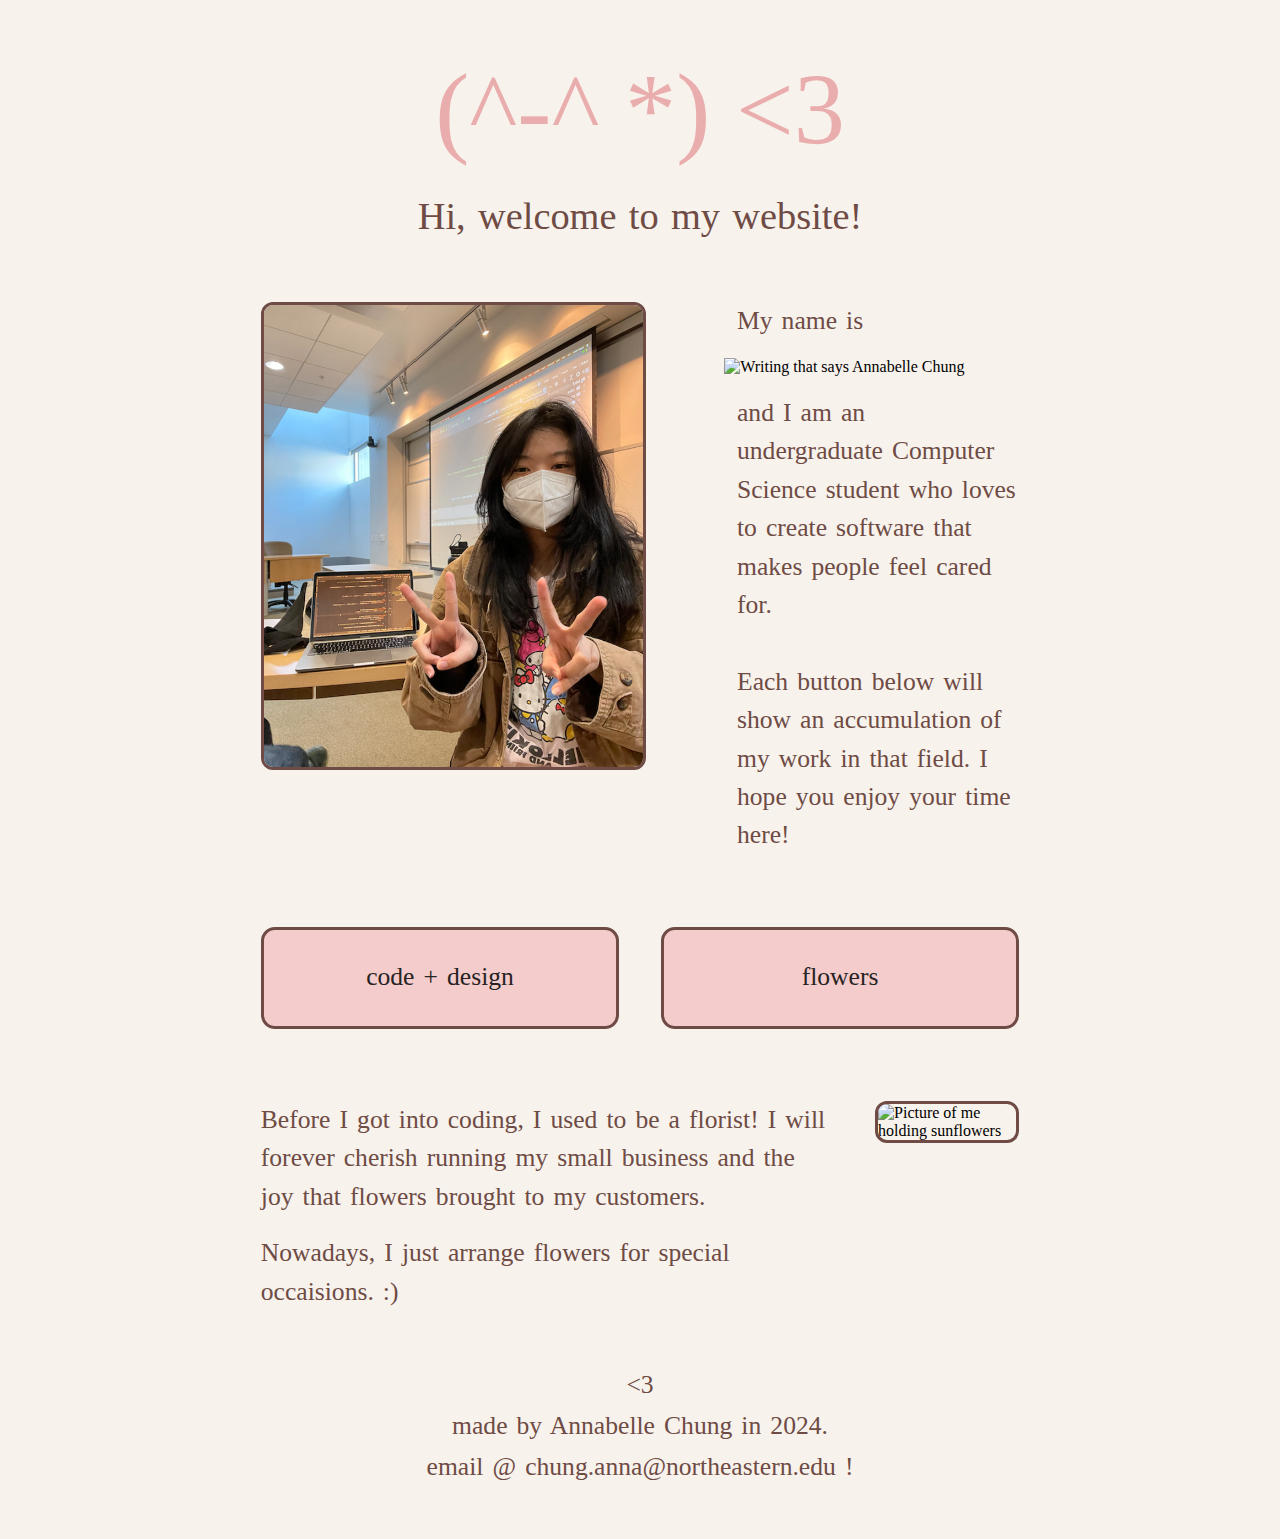
==== index.html @ a4066634 "attempt for new link image" ====
<!DOCTYPE html>
<html lang="en">

<head>
    <meta charset="UTF-8">
    <meta name="title" property="og:title" content="My portfolio!"> 
    <meta property="og:image" content="screenshot.png">
    <meta name="viewport" content="width=device-width, initial-scale=1.0">
    <link rel="preconnect" href="https://fonts.googleapis.com">
    <link rel="preconnect" href="https://fonts.gstatic.com" crossorigin>
    <link href="https://fonts.googleapis.com/css2?family=Rubik:ital,wght@0,300..900;1,300..900&display=swap" rel="stylesheet">
    <link rel="stylesheet" href="style.css">
    <title>Home</title>
    <link rel="icon" href="mePixel.png">
</head>

<body>
    <div class="col">
        <div class="header">
            <span>(^-^ *) &lt3</span>
        </div>
        <br>
        <span class="textHeading">Hi, welcome to my website!</span>
    </div>

    <div class="spaces">
        <br>
        <br>
        <br>

    </div>

    <div class="center">
        <div class="row">
            <img class="selfie" src="selfie.png" alt="Picture of me in a programming class">
            <div class="webSpaces">
                <br>
            </div>
            <div class="col">
                <span class="text">
                    My name is
                </span>
                <br>
                <img class="name" src="name.png" alt="Writing that says Annabelle Chung">
                <br>
                <span class="text">
                    and I am an undergraduate Computer Science student who loves to create software that makes people feel cared for. 
                    <br>
                    <br>

             Each button below will show an accumulation of my work in that field. I hope you enjoy your time here!
                </span>
            </div>
        </div>


        <br>
        <br>

        <div class="spaces">
            <br>
            <br>
        </div>


        <div class="buttonRow">
            <button class="homeButtons" id="design">code + design</button> <button class="homeButtons"
                id="flowers">flowers</button>
            <script type="text/javascript">
                document.getElementById("design").onclick = function () {
                    location.href = "gallery.html";
                };
            </script>
            <script type="text/javascript">
                document.getElementById("flowers").onclick = function () {
                    location.href = "flowers.html";
                };
            </script>
        </div>


        <br>
        <br>
        <div class="spaces">
            <br>
            <br>
        </div>


        <div class="row">
            <div class="col">
                <span class="text">
                    Before I got into coding, I used to be a florist! I will forever cherish running my small business and the joy that flowers brought to my customers.
                </span>
                <br>
                <span class="text">
                    Nowadays, I just arrange flowers for special occaisions. :)
                </span>
            </div>
            <img class="selfie" src="flowerpic.png" alt="Picture of me holding sunflowers">
        </div>

        <br>
        <br>
        <br>
        <span class="textCenter">
            &lt3
            <br>
            made by Annabelle Chung in 2024.
            <br>
            email @ chung.anna@northeastern.edu !
        </span>
    </div>
</body>

</html>
---- style.css ----
@font-face {
    font-family: rainyhearts;
    src: url(rainyhearts.ttf);
}

@keyframes floating {
    0% {
        transform: translate(0, 0px);
    }

    50% {
        transform: translate(0, 15px);
    }

    100% {
        transform: translate(0, -0px);
    }
}

body {
    background-color: #F8F2EC;
    margin-top: 4%;
    margin-bottom: 4%;
}

.images {
    border-radius: 12px;
    border: 2px solid #6E4B44;
}

.row {
    display: flex;
    flex-direction: row;
    gap: 6%;
}

.imgRow {
    display: flex;
    flex-direction: row;
    gap: 9%;
}

.imgRow2 {
    display: flex;
    flex-direction: row;
    gap: 2%;
}

.imgRow3 {
    display: flex;
    flex-direction: row;
    gap: 2vw;
}

.buttonRow {
    display: flex;
    justify-content: space-between;
}

.col {
    display: flex;
    flex-direction: column;
}

.imgCol {
    display: flex;
    flex-direction: column;
    align-content: space-between;
    gap: 2vw;
}

.imgCol2 {
    display: flex;
    flex-direction: column;
    align-content: space-between;
    gap: 2vw;
}

.center {
    display: flex;
    flex-direction: column;
    gap: 4%;
    margin: auto;
    padding-left: 20%;
    padding-right: 20%;
    justify-content: center;
}

.columnBox {
    display: block;
    margin-left: auto;
    margin-right: auto;
    width: 50%;
}

.selfie {
    border-radius: 12px;
    border: solid 0.25vw #6E4B44;
    height: 50%;
    width: 50%;
}

.header {
    text-align: center;
    animation-name: floating;
    animation-duration: 3s;
    animation-timing-function: ease-in-out;
    animation-iteration-count: infinite;
    font-family: rainyhearts;
    font-size: 8vw;
    color: #EAADAD;
}

.name {
    width: 100%;
    margin-left: -1vw;
}

.text {
    font-family: rainyhearts;
    line-height: 1.5;
    word-spacing: 2pt;
    font-size: 2vw;
    color: #6E4B44;
}

.textCenter {
    font-family: rainyhearts;
    font-size: 2vw;
    line-height: 1.6;
    word-spacing: 2pt;
    color: #6E4B44;
    text-align: center;
}

.textHeading {
    font-family: rainyhearts;
    font-size: 3vw;
    line-height: 1.6;
    word-spacing: 2pt;
    color: #6E4B44;
    text-align: center;
}

.homeButtons {
    background-color: #f5cccc;
    border-radius: 14px;
    border: solid 0.25vw #6E4B44;
    line-height: 1.6;
    word-spacing: 2pt;
    padding: 1vw 2vw;
    font-size: 2vw;
    color: #272323;
    font-family: rainyhearts;
    text-decoration: none;
    width: 28vw;
    height: 8vw;
}

.homeButtons:hover {
    background-color: #C5CE90;
}

.clearButtons {
    background-color: transparent;
    border: none;
    line-height: 1.6;
    word-spacing: 2pt;
    font-size: 2vw;
    color: #272323;
    font-family: rainyhearts;
    text-decoration: none;
    margin-left: 4%;
}

.clearButtons:hover {
    color: rgb(154, 164, 93);
}

.pic {
    height: 100%;
    width: 100%;
    border-radius: 14px;
    border: solid 0.25vw #6E4B44;
}

.picSmall {
    width: 45%;
    border-radius: 14px;
    border: solid .25vw #6E4B44;
}

@media only screen and (max-width: 450px) {
    .center {
        display: flex;
        justify-content: center;
        flex-direction: column;
        padding-left: 2%;
        padding-right: 2%;
    }

    .header {
        text-align: center;
        animation-name: floating;
        animation-duration: 3s;
        animation-timing-function: ease-in-out;
        animation-iteration-count: infinite;
        font-family: rainyhearts;
        font-size: 16vw;
        color: #EAADAD;
    }

    .text {
        font-size: 6vw;
        font-family: rainyhearts;
        line-height: 1.6;
        word-spacing: 2pt;
        color: #6E4B44;
    }

    .textCenter {
        font-family: rainyhearts;
        line-height: 1.6;
        word-spacing: 2pt;
        font-size: 5vw;
        color: #6E4B44;
        text-align: center;
    }

    .textHeading {
        font-family: rainyhearts;
        font-size: 6vw;
        line-height: 1.6;
        word-spacing: 2pt;
        color: #6E4B44;
        text-align: center;
    }

    .homeButtons {
        background-color: rgb(255, 206, 214);
        border-radius: 14px;
        border: solid 0.25vw #6E4B44;
        line-height: 1.6;
        word-spacing: 2pt;
        padding: 1vw 2vw;
        font-size: 5vw;
        color: #272323;
        font-family: rainyhearts;
        text-decoration: none;
        width: 40vw;
        height: 14vw;
    }

    .clearButtons {
        background-color: transparent;
        border: none;
        line-height: 1.6;
        word-spacing: 2pt;
        font-size: 5vw;
        color: #272323;
        font-family: rainyhearts;
        text-decoration: none;
    }

    .row {
        display: flex;
        flex-direction: column;
        gap: 2%;
    }

    .selfie {
        border-radius: 12px;
        border: solid 0.25vw #6E4B44;
        height: 100%;
        width: 100%;
        margin-bottom: 8%;
        margin-top: 8%;
    }

    .spaces {
        display: none;
    }

}
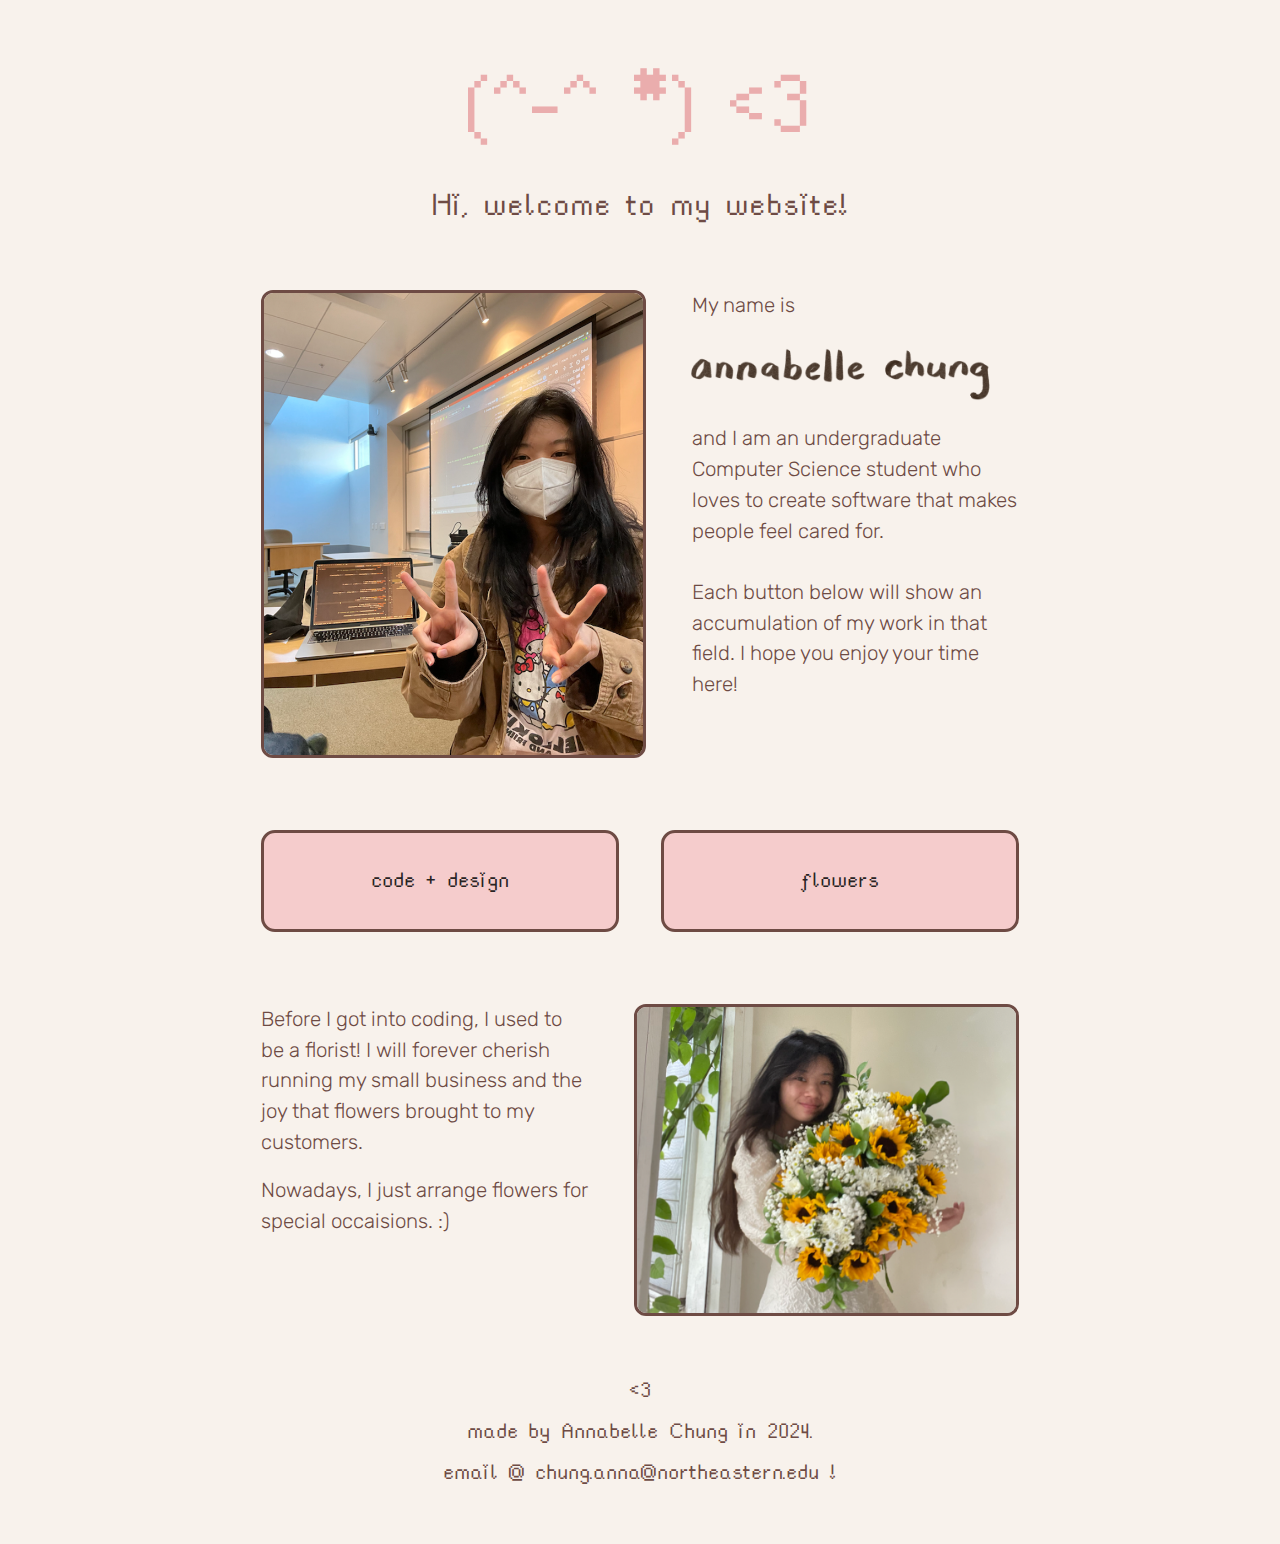
==== commit 8f4599df: "file organization finally LMAO" ====
--- a/index.html
+++ b/index.html
@@ -15,6 +15,7 @@
 </head>
 
 <body>
+    <!-- <img src="assets/logo.png" class="logo" alt="letters a,c and a smiley face"> -->
     <div class="col">
         <div class="header">
             <span>(^-^ *) &lt3</span>
@@ -32,7 +33,7 @@
 
     <div class="center">
         <div class="row">
-            <img class="selfie" src="selfie.png" alt="Picture of me in a programming class">
+            <img class="selfie" src="assets/selfie.png" alt="Picture of me in a programming class">
             <div class="webSpaces">
                 <br>
             </div>
@@ -41,7 +42,7 @@
                     My name is
                 </span>
                 <br>
-                <img class="name" src="name.png" alt="Writing that says Annabelle Chung">
+                <img class="name" src="assets/name.png" alt="Writing that says Annabelle Chung">
                 <br>
                 <span class="text">
                     and I am an undergraduate Computer Science student who loves to create software that makes people feel cared for. 
@@ -97,7 +98,7 @@
                     Nowadays, I just arrange flowers for special occaisions. :)
                 </span>
             </div>
-            <img class="selfie" src="flowerpic.png" alt="Picture of me holding sunflowers">
+            <img class="selfie" src="assets/flowerpic.png" alt="Picture of me holding sunflowers">
         </div>
 
         <br>
--- a/style.css
+++ b/style.css
@@ -1,6 +1,6 @@
 @font-face {
     font-family: rainyhearts;
-    src: url(rainyhearts.ttf);
+    src: url(fonts/rainyhearts.ttf);
 }
 
 @keyframes floating {
@@ -21,6 +21,11 @@
     background-color: #F8F2EC;
     margin-top: 4%;
     margin-bottom: 4%;
+}
+
+.logo {
+    height: 10%; 
+    width: 10%;
 }
 
 .images {
@@ -117,10 +122,12 @@
 }
 
 .text {
-    font-family: rainyhearts;
+    /* font-family: rainyhearts; */
+    font-family: "Rubik", sans-serif;
+    font-weight: 300;
     line-height: 1.5;
-    word-spacing: 2pt;
-    font-size: 2vw;
+    /* word-spacing: 2pt; */
+    font-size: 1.6vw;
     color: #6E4B44;
 }
 
@@ -170,7 +177,7 @@
     color: #272323;
     font-family: rainyhearts;
     text-decoration: none;
-    margin-left: 4%;
+    margin-left: 2%;
 }
 
 .clearButtons:hover {
@@ -211,18 +218,18 @@
     }
 
     .text {
+        font-size: 5vw;
+        font-family: "Rubik", sans-serif;
+        font-weight: 300;
+        line-height: 1.6;
+        color: #6E4B44;
+    }
+
+    .textCenter {
+        font-family: rainyhearts;
+        line-height: 1.6;
+        word-spacing: 2pt;
         font-size: 6vw;
-        font-family: rainyhearts;
-        line-height: 1.6;
-        word-spacing: 2pt;
-        color: #6E4B44;
-    }
-
-    .textCenter {
-        font-family: rainyhearts;
-        line-height: 1.6;
-        word-spacing: 2pt;
-        font-size: 5vw;
         color: #6E4B44;
         text-align: center;
     }
@@ -281,4 +288,10 @@
         display: none;
     }
 
+}
+
+@media only screen and (min-width: 450px) {
+    .webSpaces {
+        display: none;
+    }
 }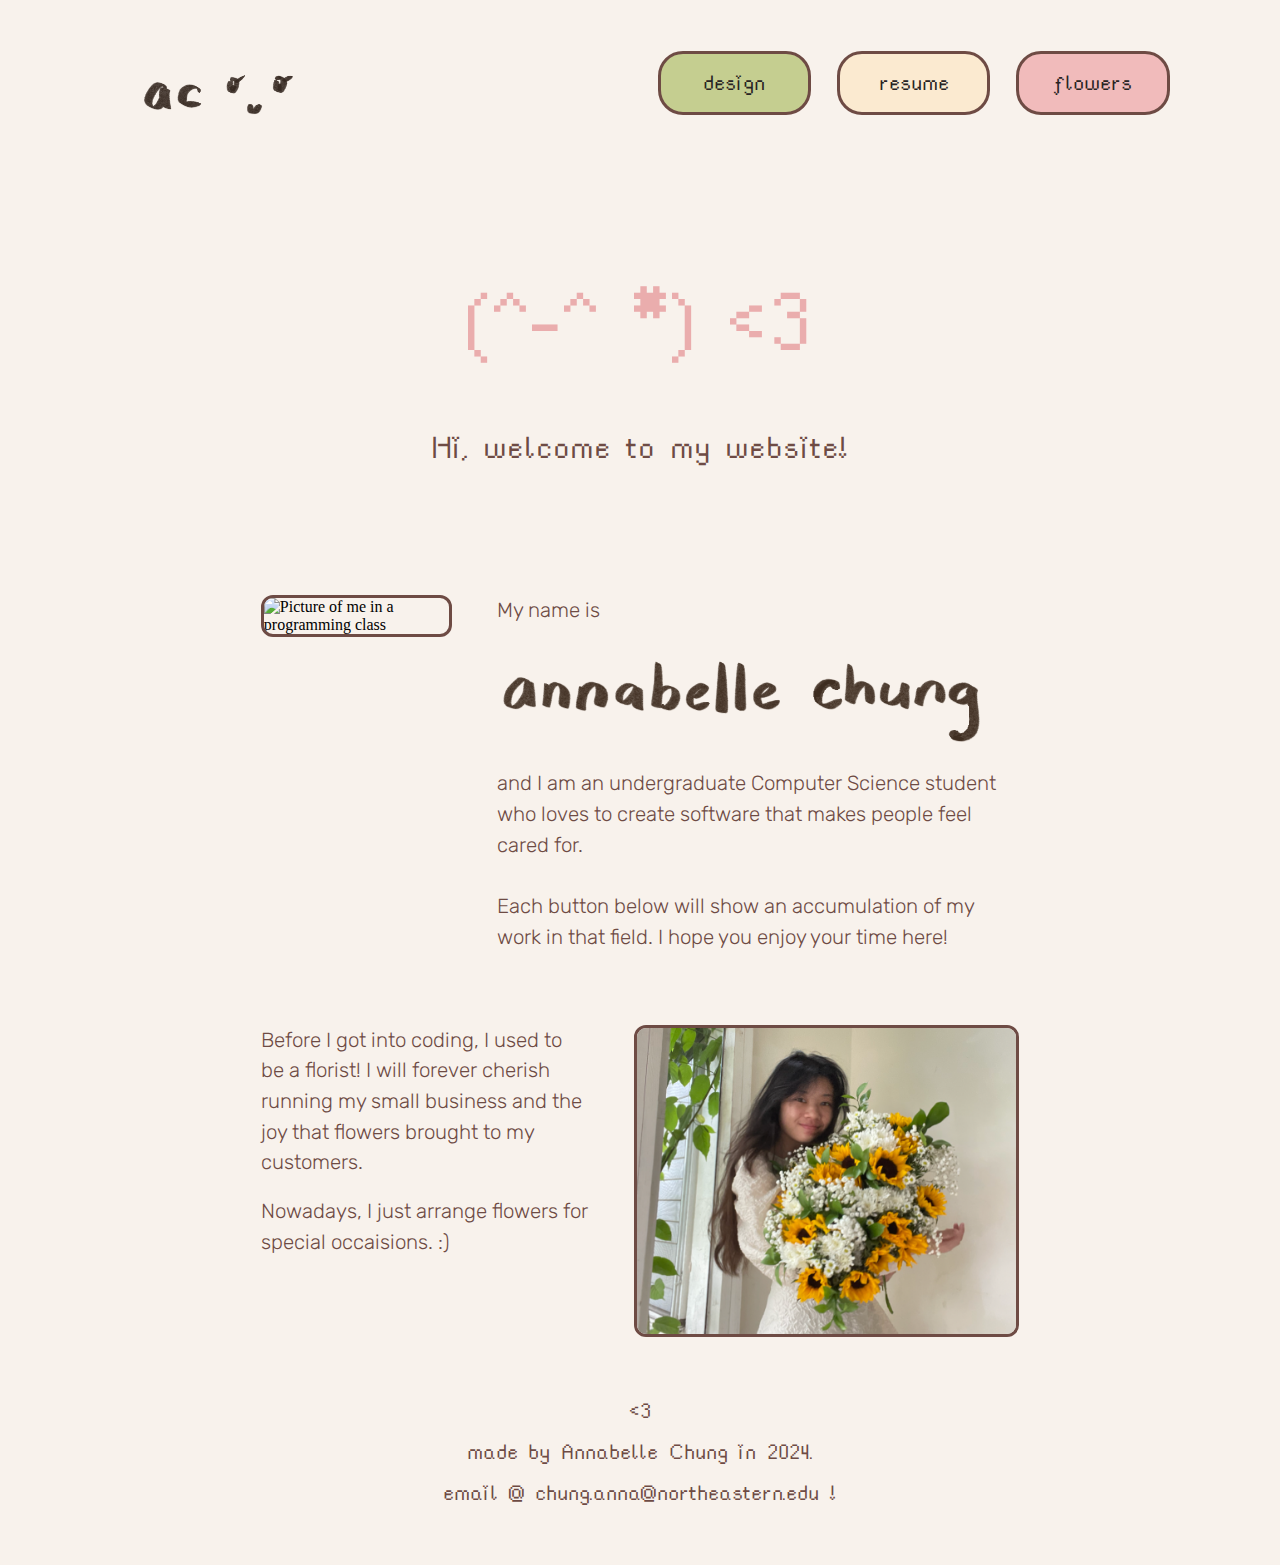
==== commit 5b91cb52: "animations + arrow here" ====
--- a/index.html
+++ b/index.html
@@ -3,115 +3,130 @@
 
 <head>
     <meta charset="UTF-8">
-    <meta name="title" property="og:title" content="My portfolio!"> 
+    <meta name="title" property="og:title" content="My portfolio!">
     <meta property="og:image" content="screenshot.png">
     <meta name="viewport" content="width=device-width, initial-scale=1.0">
     <link rel="preconnect" href="https://fonts.googleapis.com">
     <link rel="preconnect" href="https://fonts.gstatic.com" crossorigin>
-    <link href="https://fonts.googleapis.com/css2?family=Rubik:ital,wght@0,300..900;1,300..900&display=swap" rel="stylesheet">
+    <link href="https://fonts.googleapis.com/css2?family=Rubik:ital,wght@0,300..900;1,300..900&display=swap"
+        rel="stylesheet">
     <link rel="stylesheet" href="style.css">
     <title>Home</title>
     <link rel="icon" href="mePixel.png">
 </head>
 
 <body>
-    <!-- <img src="assets/logo.png" class="logo" alt="letters a,c and a smiley face"> -->
-    <div class="col">
-        <div class="header">
-            <span>(^-^ *) &lt3</span>
+    <div class="fade">
+        <div class="navBar">
+            <img src="assets/logo.png" class="logo" alt="letters a,c and a smiley face">
+    
+            <div class="buttonGap">
+                <button class="homeButtons" style="background-color: #C5CE90;" id="design">design</button>
+                <button class="homeButtons" style="background-color: #FBEAD0;" id="resume">resume</button>
+                <button class="homeButtons" style="background-color: #f1bbbb;" id="flowers">flowers</button>
+    
+                <script type="text/javascript">
+                    document.getElementById("design").onclick = function () {
+                        location.href = "gallery.html";
+                    };
+                </script>
+                <script type="text/javascript">
+                    document.getElementById("flowers").onclick = function () {
+                        location.href = "flowers.html";
+                    };
+                </script>
+            </div>
         </div>
-        <br>
-        <span class="textHeading">Hi, welcome to my website!</span>
     </div>
+
+
+    <div class="header">
+        <span>(^-^ *) &lt3</span>
+    </div>
+
+ 
+
+  
+
+    
 
     <div class="spaces">
         <br>
         <br>
         <br>
-
     </div>
 
-    <div class="center">
-        <div class="row">
-            <img class="selfie" src="assets/selfie.png" alt="Picture of me in a programming class">
-            <div class="webSpaces">
+
+    <div class>
+        <div class="center">
+            
+            <div class="fade">
+                <span class="textHeading">Hi, welcome to my website!</span>
+            </div>
+
+            <div class="row">
+                <img class="selfie" src="assets/selfie2.jpg" alt="Picture of me in a programming class">
+                <div class="webSpaces">
+                    <br>
+                </div>
+                <div class="col">
+                    <span class="text">
+                        My name is
+                    </span>
+                    <br>
+                    <img class="name" src="assets/name.png" alt="Writing that says Annabelle Chung">
+                    <br>
+                    <span class="text">
+                        and I am an undergraduate Computer Science student who loves to create software that makes
+                        people feel cared for.
+                        <br>
+                        <br>
+
+                        Each button below will show an accumulation of my work in that field. I hope you enjoy your time
+                        here!
+                    </span>
+                </div>
+            </div>
+
+
+            <div class="spaces">
+                <br>
                 <br>
             </div>
-            <div class="col">
-                <span class="text">
-                    My name is
-                </span>
+
+            <div class="spaces">
                 <br>
-                <img class="name" src="assets/name.png" alt="Writing that says Annabelle Chung">
                 <br>
-                <span class="text">
-                    and I am an undergraduate Computer Science student who loves to create software that makes people feel cared for. 
-                    <br>
-                    <br>
-
-             Each button below will show an accumulation of my work in that field. I hope you enjoy your time here!
-                </span>
             </div>
-        </div>
 
 
-        <br>
-        <br>
+            <div class="row">
+                <div class="col">
+                    <span class="text">
+                        Before I got into coding, I used to be a florist! I will forever cherish running my small
+                        business and the joy that flowers brought to my customers.
+                    </span>
+                    <br>
+                    <span class="text">
+                        Nowadays, I just arrange flowers for special occaisions. :)
+                    </span>
+                </div>
+                <img class="selfie" src="assets/flowerpic.png" alt="Picture of me holding sunflowers">
+            </div>
 
-        <div class="spaces">
             <br>
             <br>
+            <br>
+            <span class="textCenter">
+                &lt3
+                <br>
+                made by Annabelle Chung in 2024.
+                <br>
+                email @ chung.anna@northeastern.edu !
+            </span>
         </div>
+    </div>
 
-
-        <div class="buttonRow">
-            <button class="homeButtons" id="design">code + design</button> <button class="homeButtons"
-                id="flowers">flowers</button>
-            <script type="text/javascript">
-                document.getElementById("design").onclick = function () {
-                    location.href = "gallery.html";
-                };
-            </script>
-            <script type="text/javascript">
-                document.getElementById("flowers").onclick = function () {
-                    location.href = "flowers.html";
-                };
-            </script>
-        </div>
-
-
-        <br>
-        <br>
-        <div class="spaces">
-            <br>
-            <br>
-        </div>
-
-
-        <div class="row">
-            <div class="col">
-                <span class="text">
-                    Before I got into coding, I used to be a florist! I will forever cherish running my small business and the joy that flowers brought to my customers.
-                </span>
-                <br>
-                <span class="text">
-                    Nowadays, I just arrange flowers for special occaisions. :)
-                </span>
-            </div>
-            <img class="selfie" src="assets/flowerpic.png" alt="Picture of me holding sunflowers">
-        </div>
-
-        <br>
-        <br>
-        <br>
-        <span class="textCenter">
-            &lt3
-            <br>
-            made by Annabelle Chung in 2024.
-            <br>
-            email @ chung.anna@northeastern.edu !
-        </span>
-    </div>
 </body>
 
 </html>--- a/style.css
+++ b/style.css
@@ -14,6 +14,20 @@
 
     100% {
         transform: translate(0, -0px);
+    }
+}
+
+@keyframes fade {
+    0% {
+        opacity: 0;
+    }
+
+    70% {
+        opacity: 0;
+    }
+
+    100% {
+        opacity: 1;
     }
 }
 
@@ -23,9 +37,16 @@
     margin-bottom: 4%;
 }
 
+.fade {
+    animation: fade ease 4.5s;
+    animation-iteration-count: 1;
+    animation-fill-mode: forwards;
+}
+
 .logo {
-    height: 10%; 
-    width: 10%;
+    width: 16vw;
+    height: 7vw;
+    margin-left: 10px;
 }
 
 .images {
@@ -39,6 +60,14 @@
     gap: 6%;
 }
 
+.navBar {
+    display: flex;
+    justify-content: space-between;
+    margin-bottom: 10vw;
+    padding-left: 8vw;
+    padding-right: 8vw;
+}
+
 .imgRow {
     display: flex;
     flex-direction: row;
@@ -57,9 +86,9 @@
     gap: 2vw;
 }
 
-.buttonRow {
-    display: flex;
-    justify-content: space-between;
+.buttonGap {
+    display: flex;
+    gap: 2vw;
 }
 
 .col {
@@ -85,7 +114,6 @@
     display: flex;
     flex-direction: column;
     gap: 4%;
-    margin: auto;
     padding-left: 20%;
     padding-right: 20%;
     justify-content: center;
@@ -122,11 +150,9 @@
 }
 
 .text {
-    /* font-family: rainyhearts; */
     font-family: "Rubik", sans-serif;
     font-weight: 300;
     line-height: 1.5;
-    /* word-spacing: 2pt; */
     font-size: 1.6vw;
     color: #6E4B44;
 }
@@ -143,25 +169,23 @@
 .textHeading {
     font-family: rainyhearts;
     font-size: 3vw;
-    line-height: 1.6;
     word-spacing: 2pt;
     color: #6E4B44;
-    text-align: center;
+    display: flex;
+    justify-content: center;
+    margin-bottom: 10vw;
 }
 
 .homeButtons {
-    background-color: #f5cccc;
-    border-radius: 14px;
+    border-radius: 25px;
     border: solid 0.25vw #6E4B44;
-    line-height: 1.6;
     word-spacing: 2pt;
-    padding: 1vw 2vw;
     font-size: 2vw;
     color: #272323;
     font-family: rainyhearts;
     text-decoration: none;
-    width: 28vw;
-    height: 8vw;
+    width: 12vw;
+    height: 5vw;
 }
 
 .homeButtons:hover {
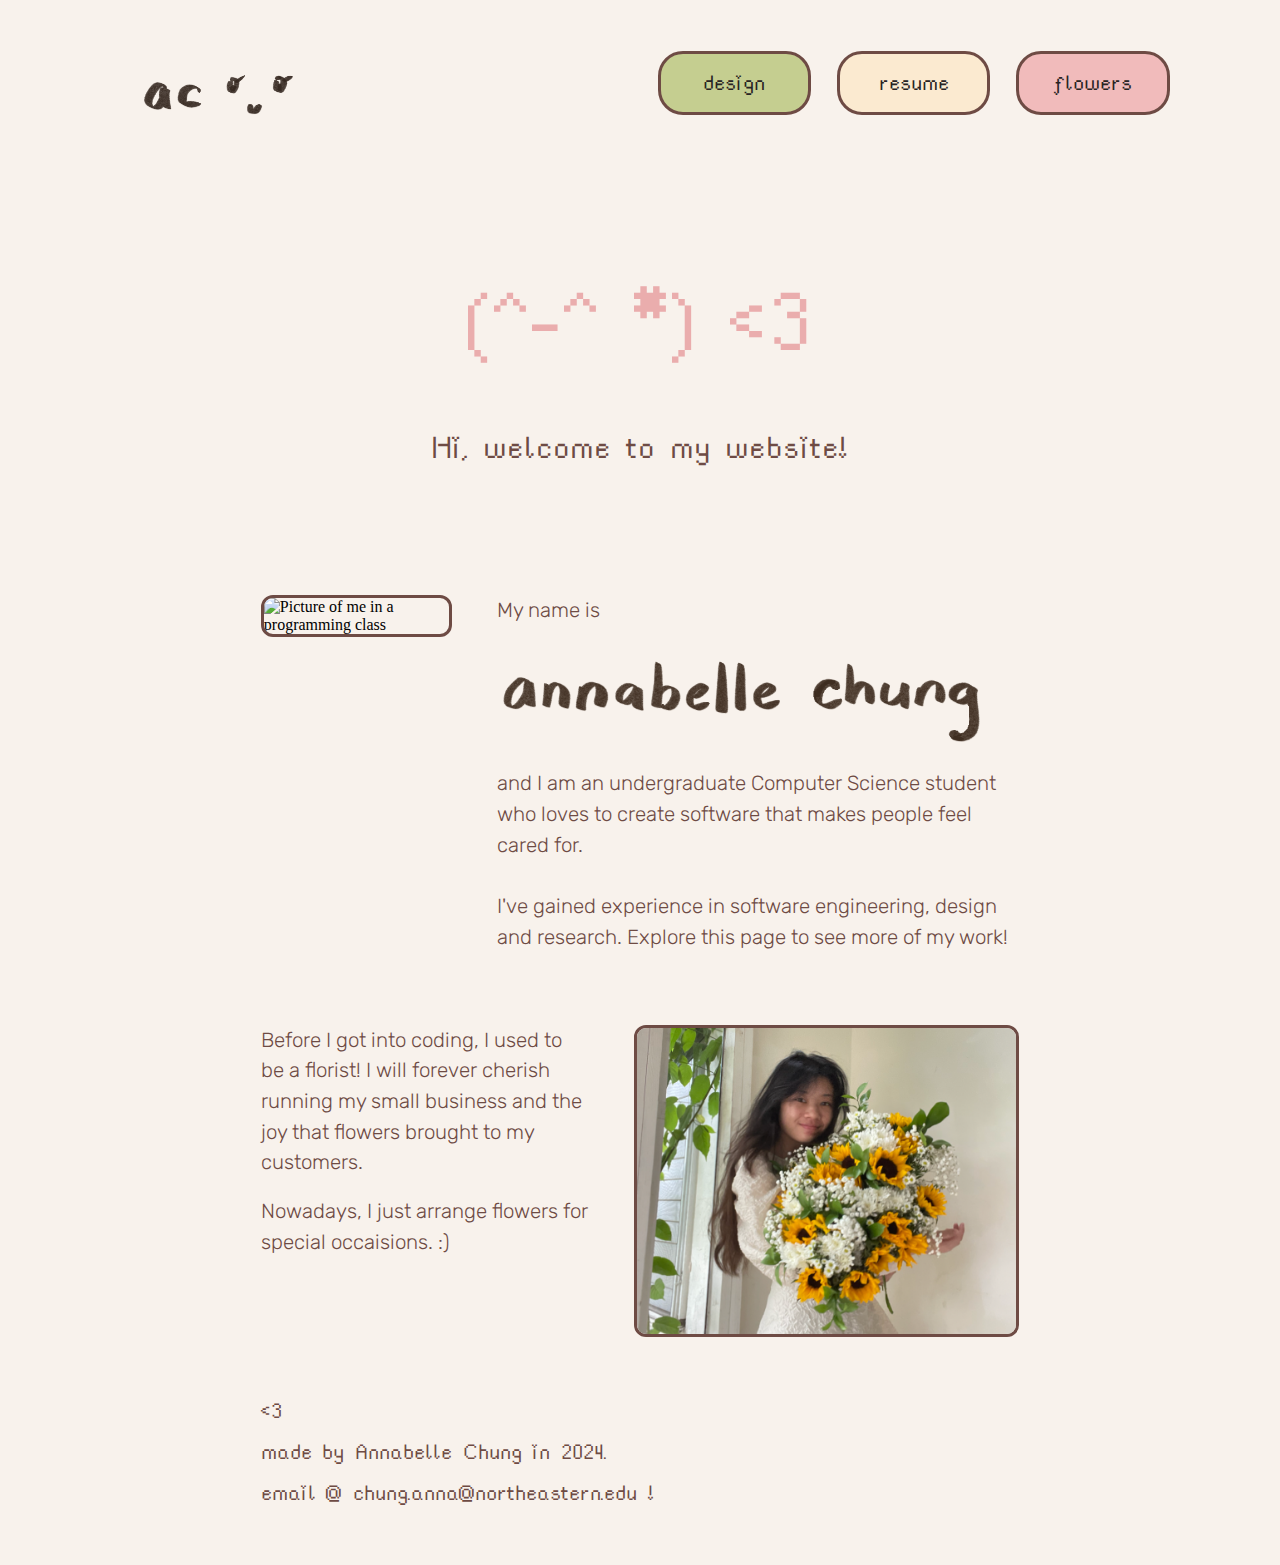
==== commit 354af409: "animations are nice but not splash" ====
--- a/index.html
+++ b/index.html
@@ -16,15 +16,15 @@
 </head>
 
 <body>
-    <div class="fade">
+    <div class="fade" style="animation: fade ease 6s;">
         <div class="navBar">
             <img src="assets/logo.png" class="logo" alt="letters a,c and a smiley face">
-    
+
             <div class="buttonGap">
                 <button class="homeButtons" style="background-color: #C5CE90;" id="design">design</button>
                 <button class="homeButtons" style="background-color: #FBEAD0;" id="resume">resume</button>
                 <button class="homeButtons" style="background-color: #f1bbbb;" id="flowers">flowers</button>
-    
+
                 <script type="text/javascript">
                     document.getElementById("design").onclick = function () {
                         location.href = "gallery.html";
@@ -44,11 +44,6 @@
         <span>(^-^ *) &lt3</span>
     </div>
 
- 
-
-  
-
-    
 
     <div class="spaces">
         <br>
@@ -57,13 +52,13 @@
     </div>
 
 
-    <div class>
-        <div class="center">
-            
-            <div class="fade">
-                <span class="textHeading">Hi, welcome to my website!</span>
-            </div>
+    <div class="center">
+        <div class="fade">
+            <span class="textHeading">Hi, welcome to my website!</span>
+        </div>
 
+
+        <div class="fade" style="animation: fade ease 7s;">
             <div class="row">
                 <img class="selfie" src="assets/selfie2.jpg" alt="Picture of me in a programming class">
                 <div class="webSpaces">
@@ -82,8 +77,7 @@
                         <br>
                         <br>
 
-                        Each button below will show an accumulation of my work in that field. I hope you enjoy your time
-                        here!
+                        I've gained experience in software engineering, design and research. Explore this page to see more of my work!
                     </span>
                 </div>
             </div>
--- a/style.css
+++ b/style.css
@@ -38,7 +38,7 @@
 }
 
 .fade {
-    animation: fade ease 4.5s;
+    animation: fade ease 3.5s;
     animation-iteration-count: 1;
     animation-fill-mode: forwards;
 }
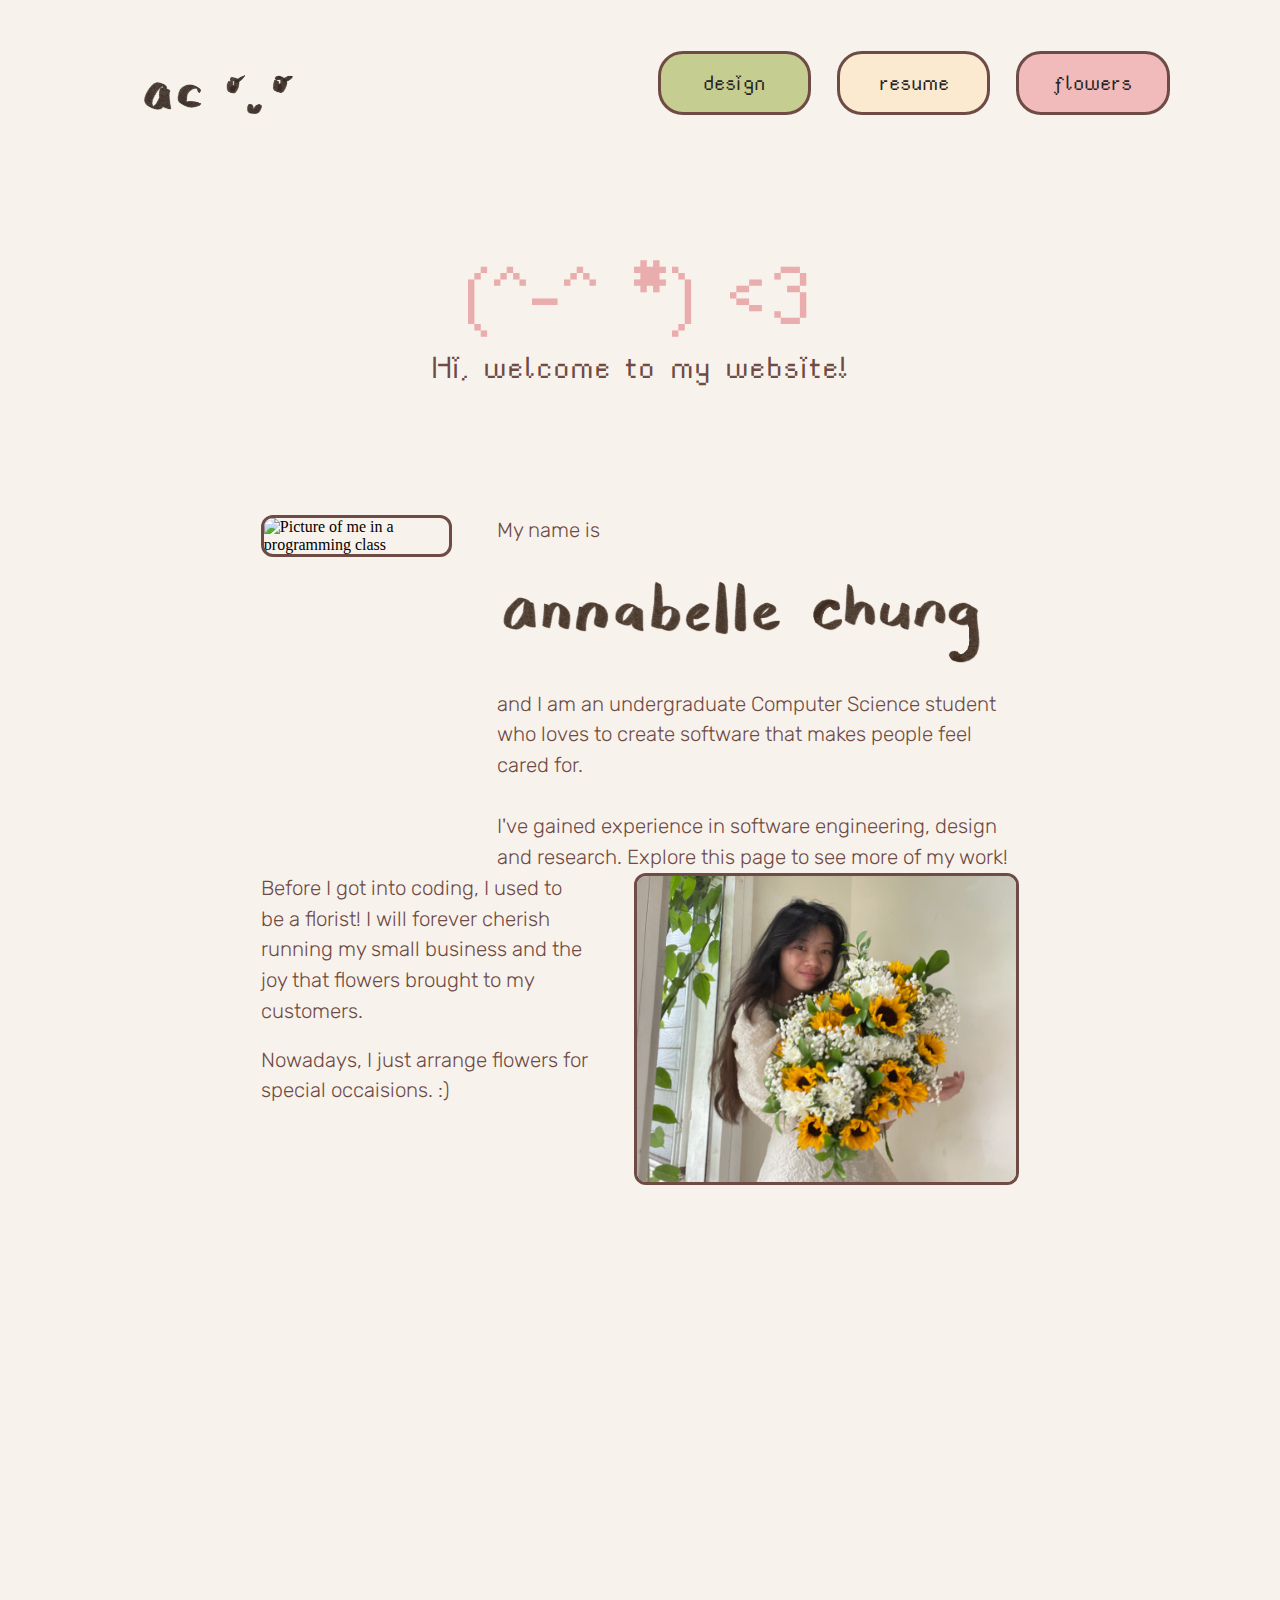
==== commit 3b30b3ca: "mobile nav bar better" ====
--- a/index.html
+++ b/index.html
@@ -16,7 +16,7 @@
 </head>
 
 <body>
-    <div class="fade" style="animation: fade ease 6s;">
+    <div class="fade" style="animation: fade ease 5s;">
         <div class="navBar">
             <img src="assets/logo.png" class="logo" alt="letters a,c and a smiley face">
 
@@ -45,25 +45,15 @@
     </div>
 
 
-    <div class="spaces">
-        <br>
-        <br>
-        <br>
-    </div>
-
-
     <div class="center">
         <div class="fade">
             <span class="textHeading">Hi, welcome to my website!</span>
         </div>
 
 
-        <div class="fade" style="animation: fade ease 7s;">
+        <div class="fade" style="animation: fade ease 6s;">
             <div class="row">
                 <img class="selfie" src="assets/selfie2.jpg" alt="Picture of me in a programming class">
-                <div class="webSpaces">
-                    <br>
-                </div>
                 <div class="col">
                     <span class="text">
                         My name is
@@ -77,22 +67,11 @@
                         <br>
                         <br>
 
-                        I've gained experience in software engineering, design and research. Explore this page to see more of my work!
+                        I've gained experience in software engineering, design and research. Explore this page to see
+                        more of my work!
                     </span>
                 </div>
             </div>
-
-
-            <div class="spaces">
-                <br>
-                <br>
-            </div>
-
-            <div class="spaces">
-                <br>
-                <br>
-            </div>
-
 
             <div class="row">
                 <div class="col">
@@ -107,19 +86,18 @@
                 </div>
                 <img class="selfie" src="assets/flowerpic.png" alt="Picture of me holding sunflowers">
             </div>
-
-            <br>
-            <br>
-            <br>
-            <span class="textCenter">
-                &lt3
-                <br>
-                made by Annabelle Chung in 2024.
-                <br>
-                email @ chung.anna@northeastern.edu !
-            </span>
         </div>
     </div>
+
+<div class="fade" style="animation: fade ease 6s;">
+    <div class="footer">
+        <img src="assets/cookie.png" alt="">
+    </div>
+</div>
+   
+    
+ 
+
 
 </body>
 
--- a/style.css
+++ b/style.css
@@ -34,11 +34,10 @@
 body {
     background-color: #F8F2EC;
     margin-top: 4%;
-    margin-bottom: 4%;
 }
 
 .fade {
-    animation: fade ease 3.5s;
+    animation: fade ease 2.5s;
     animation-iteration-count: 1;
     animation-fill-mode: forwards;
 }
@@ -63,7 +62,7 @@
 .navBar {
     display: flex;
     justify-content: space-between;
-    margin-bottom: 10vw;
+    margin-bottom: 8vw;
     padding-left: 8vw;
     padding-right: 8vw;
 }
@@ -221,7 +220,27 @@
     border: solid .25vw #6E4B44;
 }
 
+.footer {
+    display: flex;
+    justify-content: center;
+    height: 20vw;
+    margin-top: 10vw;
+    margin-bottom: 6vw;
+}
+
 @media only screen and (max-width: 450px) {
+    .logo {
+        width: 22vw;
+        height: 10vw;
+        margin-left: -4vw;
+    }
+
+    .navBar {
+        display: flex;
+        justify-content: space-between;
+        margin-bottom: 12vw;
+    }
+
     .center {
         display: flex;
         justify-content: center;
@@ -239,6 +258,7 @@
         font-family: rainyhearts;
         font-size: 16vw;
         color: #EAADAD;
+        margin-bottom: 8vw;
     }
 
     .text {
@@ -247,6 +267,8 @@
         font-weight: 300;
         line-height: 1.6;
         color: #6E4B44;
+        margin-top: 6vw;
+        margin-bottom: 6vw;
     }
 
     .textCenter {
@@ -271,15 +293,13 @@
         background-color: rgb(255, 206, 214);
         border-radius: 14px;
         border: solid 0.25vw #6E4B44;
-        line-height: 1.6;
         word-spacing: 2pt;
-        padding: 1vw 2vw;
-        font-size: 5vw;
+        font-size: 4vw;
         color: #272323;
         font-family: rainyhearts;
         text-decoration: none;
-        width: 40vw;
-        height: 14vw;
+        width: 18vw;
+        height: 10vw;
     }
 
     .clearButtons {
@@ -304,12 +324,20 @@
         border: solid 0.25vw #6E4B44;
         height: 100%;
         width: 100%;
-        margin-bottom: 8%;
-        margin-top: 8%;
+        margin-bottom: 10vw;
+        margin-top: 10vw;
     }
 
     .spaces {
         display: none;
+    }
+
+    .footer {
+        display: flex;
+        justify-content: center;
+        height: 40vw;
+        margin-top: 10vw;
+        margin-bottom: 6vw;
     }
 
 }
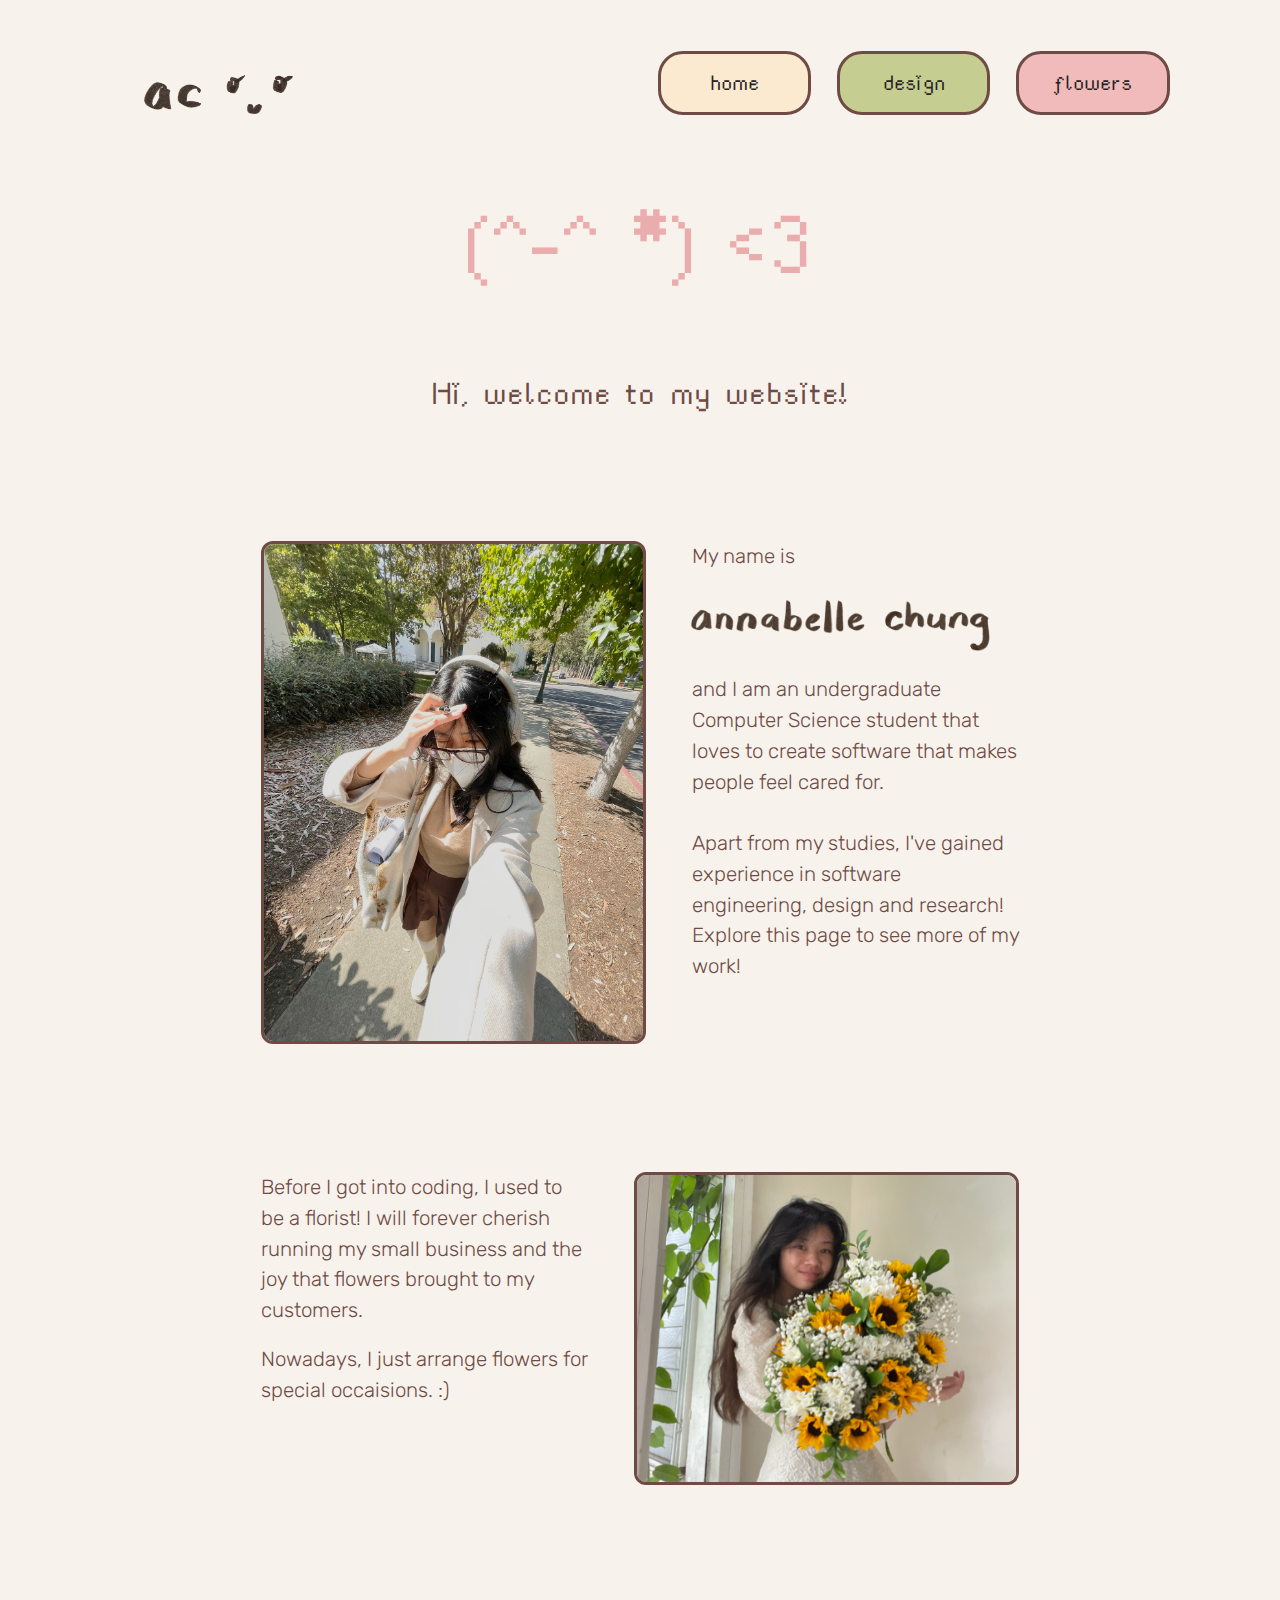
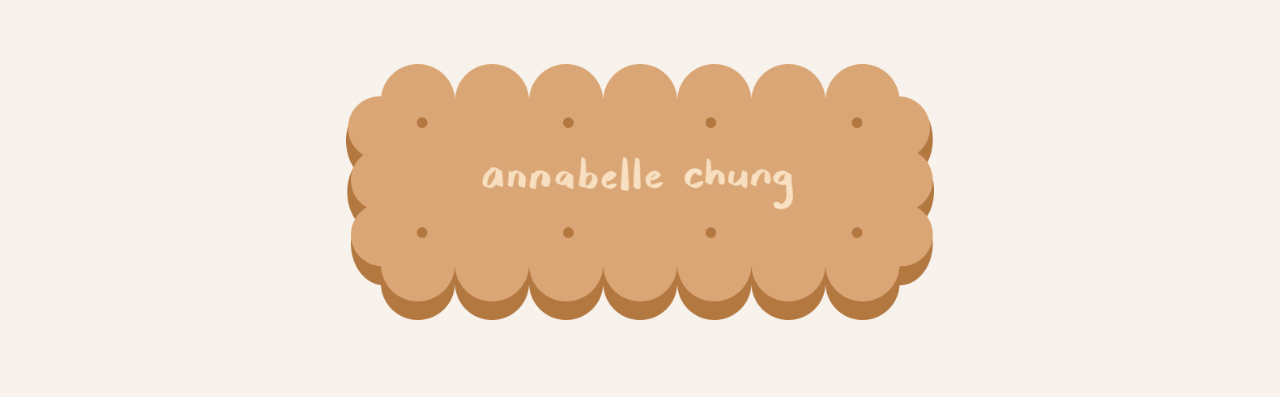
==== commit 958a2262: "Merge pull request #8 from hungrybellie/fixups" ====
--- a/index.html
+++ b/index.html
@@ -16,21 +16,22 @@
 </head>
 
 <body>
-    <div class="fade" style="animation: fade ease 5s;">
+    <div class="fade" style="animation: fade ease 3.5s;">
         <div class="navBar">
             <img src="assets/logo.png" class="logo" alt="letters a,c and a smiley face">
-
             <div class="buttonGap">
+                <button class="homeButtons" style="background-color: #FBEAD0;" id="home">home</button>
                 <button class="homeButtons" style="background-color: #C5CE90;" id="design">design</button>
-                <button class="homeButtons" style="background-color: #FBEAD0;" id="resume">resume</button>
+                <!-- <button class="homeButtons" style="background-color: #FBEAD0;" id="resume">resume</button> -->
                 <button class="homeButtons" style="background-color: #f1bbbb;" id="flowers">flowers</button>
 
                 <script type="text/javascript">
+                    document.getElementById("home").onclick = function () {
+                        location.href = "index.html";
+                    };
                     document.getElementById("design").onclick = function () {
                         location.href = "gallery.html";
                     };
-                </script>
-                <script type="text/javascript">
                     document.getElementById("flowers").onclick = function () {
                         location.href = "flowers.html";
                     };
@@ -51,7 +52,7 @@
         </div>
 
 
-        <div class="fade" style="animation: fade ease 6s;">
+        <div class="fade" style="animation: fade ease 4.5s;">
             <div class="row">
                 <img class="selfie" src="assets/selfie2.jpg" alt="Picture of me in a programming class">
                 <div class="col">
@@ -62,12 +63,11 @@
                     <img class="name" src="assets/name.png" alt="Writing that says Annabelle Chung">
                     <br>
                     <span class="text">
-                        and I am an undergraduate Computer Science student who loves to create software that makes
-                        people feel cared for.
+                        and I am an undergraduate Computer Science student that loves to create software that makes
+                        people feel cared for. 
                         <br>
                         <br>
-
-                        I've gained experience in software engineering, design and research. Explore this page to see
+                        Apart from my studies, I've gained experience in software engineering, design and research! Explore this page to see
                         more of my work!
                     </span>
                 </div>
@@ -89,7 +89,7 @@
         </div>
     </div>
 
-<div class="fade" style="animation: fade ease 6s;">
+<div class="fade" style="animation: fade ease 5s;">
     <div class="footer">
         <img src="assets/cookie.png" alt="">
     </div>
--- a/style.css
+++ b/style.css
@@ -62,7 +62,7 @@
 .navBar {
     display: flex;
     justify-content: space-between;
-    margin-bottom: 8vw;
+    margin-bottom: 4vw;
     padding-left: 8vw;
     padding-right: 8vw;
 }
@@ -130,6 +130,7 @@
     border: solid 0.25vw #6E4B44;
     height: 50%;
     width: 50%;
+    margin-bottom: 10vw;
 }
 
 .header {
@@ -141,6 +142,7 @@
     font-family: rainyhearts;
     font-size: 8vw;
     color: #EAADAD;
+    margin-bottom: 6vw;
 }
 
 .name {
@@ -163,6 +165,7 @@
     word-spacing: 2pt;
     color: #6E4B44;
     text-align: center;
+    margin-bottom: 10vw;
 }
 
 .textHeading {
@@ -224,7 +227,7 @@
     display: flex;
     justify-content: center;
     height: 20vw;
-    margin-top: 10vw;
+    margin-top: 4vw;
     margin-bottom: 6vw;
 }
 
@@ -340,10 +343,4 @@
         margin-bottom: 6vw;
     }
 
-}
-
-@media only screen and (min-width: 450px) {
-    .webSpaces {
-        display: none;
-    }
 }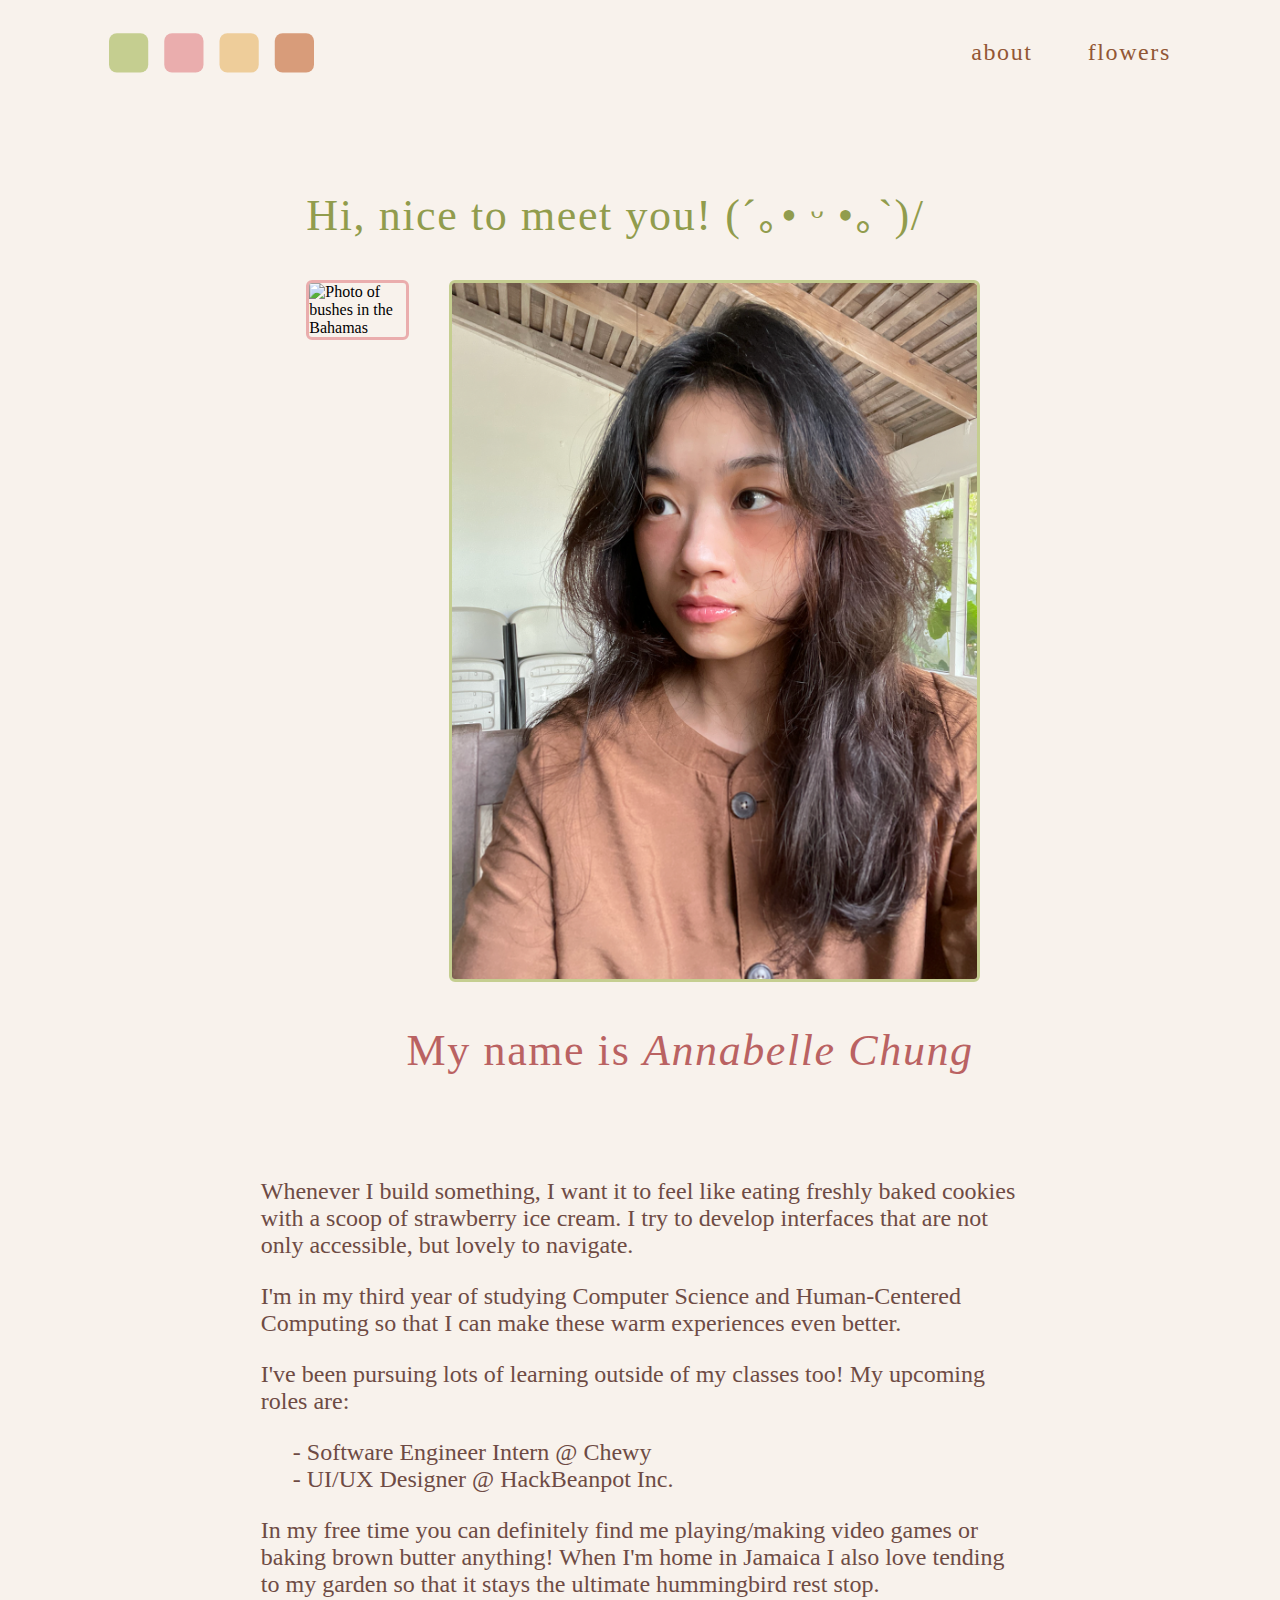
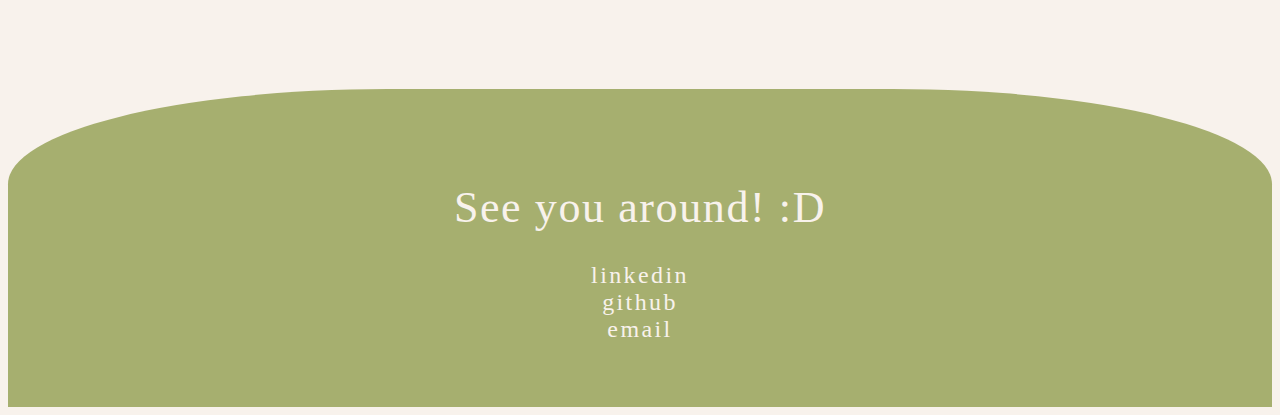
==== commit 0c6b8a86: "major changes, pivoting design direction" ====
--- a/index.html
+++ b/index.html
@@ -6,99 +6,78 @@
     <meta name="title" property="og:title" content="My portfolio!">
     <meta property="og:image" content="screenshot.png">
     <meta name="viewport" content="width=device-width, initial-scale=1.0">
-    <link rel="preconnect" href="https://fonts.googleapis.com">
-    <link rel="preconnect" href="https://fonts.gstatic.com" crossorigin>
-    <link href="https://fonts.googleapis.com/css2?family=Rubik:ital,wght@0,300..900;1,300..900&display=swap"
-        rel="stylesheet">
     <link rel="stylesheet" href="style.css">
     <title>Home</title>
     <link rel="icon" href="mePixel.png">
 </head>
 
+<!-- FRAMER IMPORT -->
+<!-- <script type="module">
+    import { animate, scroll } from "https://cdn.jsdelivr.net/npm/motion@12.6.0/+esm"
+
+    document.querySelectorAll(".card").forEach((div) => {
+        const header = div.querySelector("p")
+        scroll(animate(header, { y: [-400, 400] }, { ease: "linear" }), {
+            target: header,
+        })
+})
+  </script> -->
+
 <body>
-    <div class="fade" style="animation: fade ease 3.5s;">
+
+
+<!-- NAVIGATION -->
+
         <div class="navBar">
-            <img src="assets/logo.png" class="logo" alt="letters a,c and a smiley face">
-            <div class="buttonGap">
-                <button class="homeButtons" style="background-color: #FBEAD0;" id="home">home</button>
-                <button class="homeButtons" style="background-color: #C5CE90;" id="design">design</button>
-                <!-- <button class="homeButtons" style="background-color: #FBEAD0;" id="resume">resume</button> -->
-                <button class="homeButtons" style="background-color: #f1bbbb;" id="flowers">flowers</button>
+            
+            <img src="assets/palette.svg" class="logo">
 
-                <script type="text/javascript">
-                    document.getElementById("home").onclick = function () {
-                        location.href = "index.html";
-                    };
-                    document.getElementById("design").onclick = function () {
-                        location.href = "gallery.html";
-                    };
-                    document.getElementById("flowers").onclick = function () {
-                        location.href = "flowers.html";
-                    };
-                </script>
+            <div class="nav-links">
+                <a href="index.html">about</a>
+                <a href="flowers.html">flowers</a>
             </div>
         </div>
+
+<!-- LANDING -->
+
+<div class="content">
+    <div style="margin-bottom: 8vw; padding-left: 6%; padding-right: 6%;">
+            <h1 style="color: #919C4D; margin-bottom: 3vw;">Hi, nice to meet you! (´｡• ᵕ •｡`)/</h1>
+        <div style=" margin-bottom: 3vw;" class="imgRow2">
+            <div>
+                <img style="border-color: #EAADAD;" class="pic" src="assets/bushes.png" alt="Photo of bushes in the Bahamas">
+            </div>
+            <div>
+                <img style="border-color: #C5CE90;" class="pic" src="assets/selfie.png" alt="Me looking to the side">
+            </div>
+        </div>
+        <h1 style="text-align: end; color: #BA6262;">My name is <span style="font-style: italic;">Annabelle Chung</span></h1>
     </div>
 
-
-    <div class="header">
-        <span>(^-^ *) &lt3</span>
+<!-- BIO -->
+    <div style="margin-bottom: 12%;">
+        <p>Whenever I build something, I want it to feel like eating freshly baked cookies with a scoop of strawberry ice cream. I try to develop interfaces that are not only accessible, but lovely to navigate.</p>
+        <p>I'm in my third year of studying <b>Computer Science</b> and <b>Human-Centered Computing</b> so that I can make these warm experiences even better.</p>
+        <p>I've been pursuing lots of learning outside of my classes too! My upcoming roles are:</p>
+        <p style="padding-left: 2rem;">- Software Engineer Intern @ Chewy <br>
+            - UI/UX Designer @ HackBeanpot Inc.</p>
+    
+        <p>In my free time you can definitely find me playing/making video games or baking brown butter anything! When I'm home in Jamaica I also love tending to my garden so that it stays the ultimate hummingbird rest stop.</p>
+    
     </div>
+</div>
 
 
-    <div class="center">
-        <div class="fade">
-            <span class="textHeading">Hi, welcome to my website!</span>
-        </div>
-
-
-        <div class="fade" style="animation: fade ease 4.5s;">
-            <div class="row">
-                <img class="selfie" src="assets/selfie2.jpg" alt="Picture of me in a programming class">
-                <div class="col">
-                    <span class="text">
-                        My name is
-                    </span>
-                    <br>
-                    <img class="name" src="assets/name.png" alt="Writing that says Annabelle Chung">
-                    <br>
-                    <span class="text">
-                        and I am an undergraduate Computer Science student that loves to create software that makes
-                        people feel cared for. 
-                        <br>
-                        <br>
-                        Apart from my studies, I've gained experience in software engineering, design and research! Explore this page to see
-                        more of my work!
-                    </span>
-                </div>
-            </div>
-
-            <div class="row">
-                <div class="col">
-                    <span class="text">
-                        Before I got into coding, I used to be a florist! I will forever cherish running my small
-                        business and the joy that flowers brought to my customers.
-                    </span>
-                    <br>
-                    <span class="text">
-                        Nowadays, I just arrange flowers for special occaisions. :)
-                    </span>
-                </div>
-                <img class="selfie" src="assets/flowerpic.png" alt="Picture of me holding sunflowers">
-            </div>
-        </div>
-    </div>
-
-<div class="fade" style="animation: fade ease 5s;">
-    <div class="footer">
-        <img src="assets/cookie.png" alt="">
-    </div>
-</div>
-   
-    
- 
-
+<!-- FOOTIE -->
+<footer>
+    <h1 style="text-align: center; color: #F8F2EC;">See you around! :D</h1> 
+        <a href="https://www.linkedin.com/in/annabelle-chung-/">linkedin</a>
+        <a href="https://github.com/hungrybellie">github</a>
+        <a href="mailto:chung.anna@northeastern.edu">email</a>
+</footer>
 
 </body>
 
+
+
 </html>--- a/style.css
+++ b/style.css
@@ -1,82 +1,116 @@
-@font-face {
-    font-family: rainyhearts;
-    src: url(fonts/rainyhearts.ttf);
-}
-
-@keyframes floating {
-    0% {
-        transform: translate(0, 0px);
-    }
-
-    50% {
-        transform: translate(0, 15px);
-    }
-
-    100% {
-        transform: translate(0, -0px);
-    }
-}
-
-@keyframes fade {
-    0% {
-        opacity: 0;
-    }
-
-    70% {
-        opacity: 0;
-    }
-
-    100% {
-        opacity: 1;
-    }
-}
+
+
+/* html {
+    scroll-snap-type: y mandatory;
+}
+
+.card {
+    scroll-snap-align: start;
+
+} */
 
 body {
     background-color: #F8F2EC;
-    margin-top: 4%;
-}
-
-.fade {
-    animation: fade ease 2.5s;
-    animation-iteration-count: 1;
-    animation-fill-mode: forwards;
+}
+
+.float {
+    animation-name: floating;
+    animation-duration: 3s;
+    animation-timing-function: ease-in-out;
+    animation-iteration-count: infinite;
+}
+
+.content {
+    padding-top: 5%;
+    padding-left: 20%;
+    padding-right: 20%;
+}
+
+h1 {
+    font-family: 'Times New Roman', Times, serif;
+    letter-spacing: 0.1rem;
+    font-weight: 100;
+    font-size: 2.75em;
+}
+
+/* h2 {
+   font-style: italic; 
+   font-size: 3.5em;
+   font-family: 'Times New Roman', Times, serif;
+   letter-spacing: 0.1rem;
+   font-weight: 100;
+} */
+
+p {
+    font-family: 'Times New Roman', Times, serif;
+    /* letter-spacing: 0.1em; */
+    font-weight: 100;
+    color: #6E4B44;
+    font-size: 1.5em;
+}
+
+footer {
+    padding: 5%;
+    background-color: #a6af6f;
+    display: flex;
+    flex-direction: column;
+    border-top-left-radius: 30%;
+    border-top-right-radius: 30%;
+    color: #F8F2EC;
+    text-align: center;
+}
+
+a {
+    text-decoration: none;
+    font-family: 'Times New Roman', Times, serif;
+    letter-spacing: 0.1em;
+    font-weight: 100;
+    color: #F8F2EC;
+    font-size: 1.5em;
+}
+
+a:hover {
+    color: #3a4211;
 }
 
 .logo {
     width: 16vw;
     height: 7vw;
-    margin-left: 10px;
-}
-
-.images {
-    border-radius: 12px;
-    border: 2px solid #6E4B44;
 }
 
 .row {
     display: flex;
     flex-direction: row;
+    gap: 6vw;
+}
+
+.navBar {
+    display: flex;
+    justify-content: space-between;
+    align-items: center;
+    padding-left: 8%;
+    padding-right: 8%;
+}
+
+.nav-links a {
+    margin-left: 4vw;
+    letter-spacing: 0.1rem;
+    font-size: 1.5rem;
+    color: #925735;
+    font-family:'Times New Roman', Times, serif;
+    text-decoration: none;
+}
+
+.imgRow {
+    display: flex;
+    flex-direction: row;
+    gap: 9%;
+}
+
+.imgRow2 {
+    display: flex;
+    flex-direction: row;
     gap: 6%;
-}
-
-.navBar {
-    display: flex;
-    justify-content: space-between;
-    margin-bottom: 4vw;
-    padding-left: 8vw;
-    padding-right: 8vw;
-}
-
-.imgRow {
-    display: flex;
-    flex-direction: row;
-    gap: 9%;
-}
-
-.imgRow2 {
-    display: flex;
-    flex-direction: row;
-    gap: 2%;
 }
 
 .imgRow3 {
@@ -123,14 +157,6 @@
     margin-left: auto;
     margin-right: auto;
     width: 50%;
-}
-
-.selfie {
-    border-radius: 12px;
-    border: solid 0.25vw #6E4B44;
-    height: 50%;
-    width: 50%;
-    margin-bottom: 10vw;
 }
 
 .header {
@@ -145,175 +171,59 @@
     margin-bottom: 6vw;
 }
 
-.name {
-    width: 100%;
-    margin-left: -1vw;
-}
-
-.text {
-    font-family: "Rubik", sans-serif;
-    font-weight: 300;
-    line-height: 1.5;
-    font-size: 1.6vw;
-    color: #6E4B44;
-}
-
-.textCenter {
-    font-family: rainyhearts;
-    font-size: 2vw;
-    line-height: 1.6;
-    word-spacing: 2pt;
-    color: #6E4B44;
-    text-align: center;
-    margin-bottom: 10vw;
-}
-
-.textHeading {
-    font-family: rainyhearts;
-    font-size: 3vw;
-    word-spacing: 2pt;
-    color: #6E4B44;
-    display: flex;
-    justify-content: center;
-    margin-bottom: 10vw;
-}
-
-.homeButtons {
-    border-radius: 25px;
-    border: solid 0.25vw #6E4B44;
-    word-spacing: 2pt;
-    font-size: 2vw;
-    color: #272323;
-    font-family: rainyhearts;
-    text-decoration: none;
-    width: 12vw;
-    height: 5vw;
-}
-
-.homeButtons:hover {
-    background-color: #C5CE90;
-}
-
-.clearButtons {
-    background-color: transparent;
-    border: none;
-    line-height: 1.6;
-    word-spacing: 2pt;
-    font-size: 2vw;
-    color: #272323;
-    font-family: rainyhearts;
-    text-decoration: none;
-    margin-left: 2%;
-}
-
-.clearButtons:hover {
-    color: rgb(154, 164, 93);
-}
-
-.pic {
+.imgCol .pic {
+    border-color: #925735;
     height: 100%;
     width: 100%;
-    border-radius: 14px;
-    border: solid 0.25vw #6E4B44;
-}
-
-.picSmall {
-    width: 45%;
-    border-radius: 14px;
-    border: solid .25vw #6E4B44;
-}
-
-.footer {
-    display: flex;
-    justify-content: center;
-    height: 20vw;
-    margin-top: 4vw;
-    margin-bottom: 6vw;
-}
-
-@media only screen and (max-width: 450px) {
+}
+
+.pic {
+    height: auto;
+    max-width: 100%;
+    border-radius: 6px;
+    border: solid 0.25vw;
+}
+
+
+@media only screen and (max-width: 800px) {
+    h1 {
+        font-family: 'Times New Roman', Times, serif;
+        letter-spacing: 0.1rem;
+        font-weight: 100;
+        font-size: 2em;
+    }
+    
+    p {
+        font-family: 'Times New Roman', Times, serif;
+        /* letter-spacing: 0.1em; */
+        font-weight: 100;
+        color: #6E4B44;
+        font-size: 1em;
+    }
+
+    .content {
+        padding-top: 5%;
+        padding-left: 5%;
+        padding-right: 5%;
+    }
+
+    .nav-links a  {
+        text-decoration: none;
+        font-family: 'Times New Roman', Times, serif;
+        letter-spacing: 0.1em;
+        font-weight: 100;
+        font-size: 1em;
+        color: #6E4B44;
+    }
+
     .logo {
         width: 22vw;
         height: 10vw;
-        margin-left: -4vw;
     }
 
     .navBar {
         display: flex;
         justify-content: space-between;
-        margin-bottom: 12vw;
-    }
-
-    .center {
-        display: flex;
-        justify-content: center;
-        flex-direction: column;
-        padding-left: 2%;
-        padding-right: 2%;
-    }
-
-    .header {
-        text-align: center;
-        animation-name: floating;
-        animation-duration: 3s;
-        animation-timing-function: ease-in-out;
-        animation-iteration-count: infinite;
-        font-family: rainyhearts;
-        font-size: 16vw;
-        color: #EAADAD;
-        margin-bottom: 8vw;
-    }
-
-    .text {
-        font-size: 5vw;
-        font-family: "Rubik", sans-serif;
-        font-weight: 300;
-        line-height: 1.6;
-        color: #6E4B44;
-        margin-top: 6vw;
-        margin-bottom: 6vw;
-    }
-
-    .textCenter {
-        font-family: rainyhearts;
-        line-height: 1.6;
-        word-spacing: 2pt;
-        font-size: 6vw;
-        color: #6E4B44;
-        text-align: center;
-    }
-
-    .textHeading {
-        font-family: rainyhearts;
-        font-size: 6vw;
-        line-height: 1.6;
-        word-spacing: 2pt;
-        color: #6E4B44;
-        text-align: center;
-    }
-
-    .homeButtons {
-        background-color: rgb(255, 206, 214);
-        border-radius: 14px;
-        border: solid 0.25vw #6E4B44;
-        word-spacing: 2pt;
-        font-size: 4vw;
-        color: #272323;
-        font-family: rainyhearts;
-        text-decoration: none;
-        width: 18vw;
-        height: 10vw;
-    }
-
-    .clearButtons {
-        background-color: transparent;
-        border: none;
-        line-height: 1.6;
-        word-spacing: 2pt;
-        font-size: 5vw;
-        color: #272323;
-        font-family: rainyhearts;
-        text-decoration: none;
     }
 
     .row {
@@ -322,25 +232,23 @@
         gap: 2%;
     }
 
-    .selfie {
-        border-radius: 12px;
-        border: solid 0.25vw #6E4B44;
-        height: 100%;
-        width: 100%;
-        margin-bottom: 10vw;
-        margin-top: 10vw;
-    }
-
-    .spaces {
-        display: none;
-    }
-
-    .footer {
+    footer h1 {
+        font-size: 1.6em;
+    }
+
+    footer a {
+        font-size: 1em;
+    }
+
+    footer {
+        border-top-left-radius: 50%;
+        border-top-right-radius: 50%;
+    }
+    
+
+    /* .imgRow2 {
         display: flex;
-        justify-content: center;
-        height: 40vw;
-        margin-top: 10vw;
-        margin-bottom: 6vw;
-    }
-
+        flex-direction: column;
+        gap: 6%;
+    } */
 }